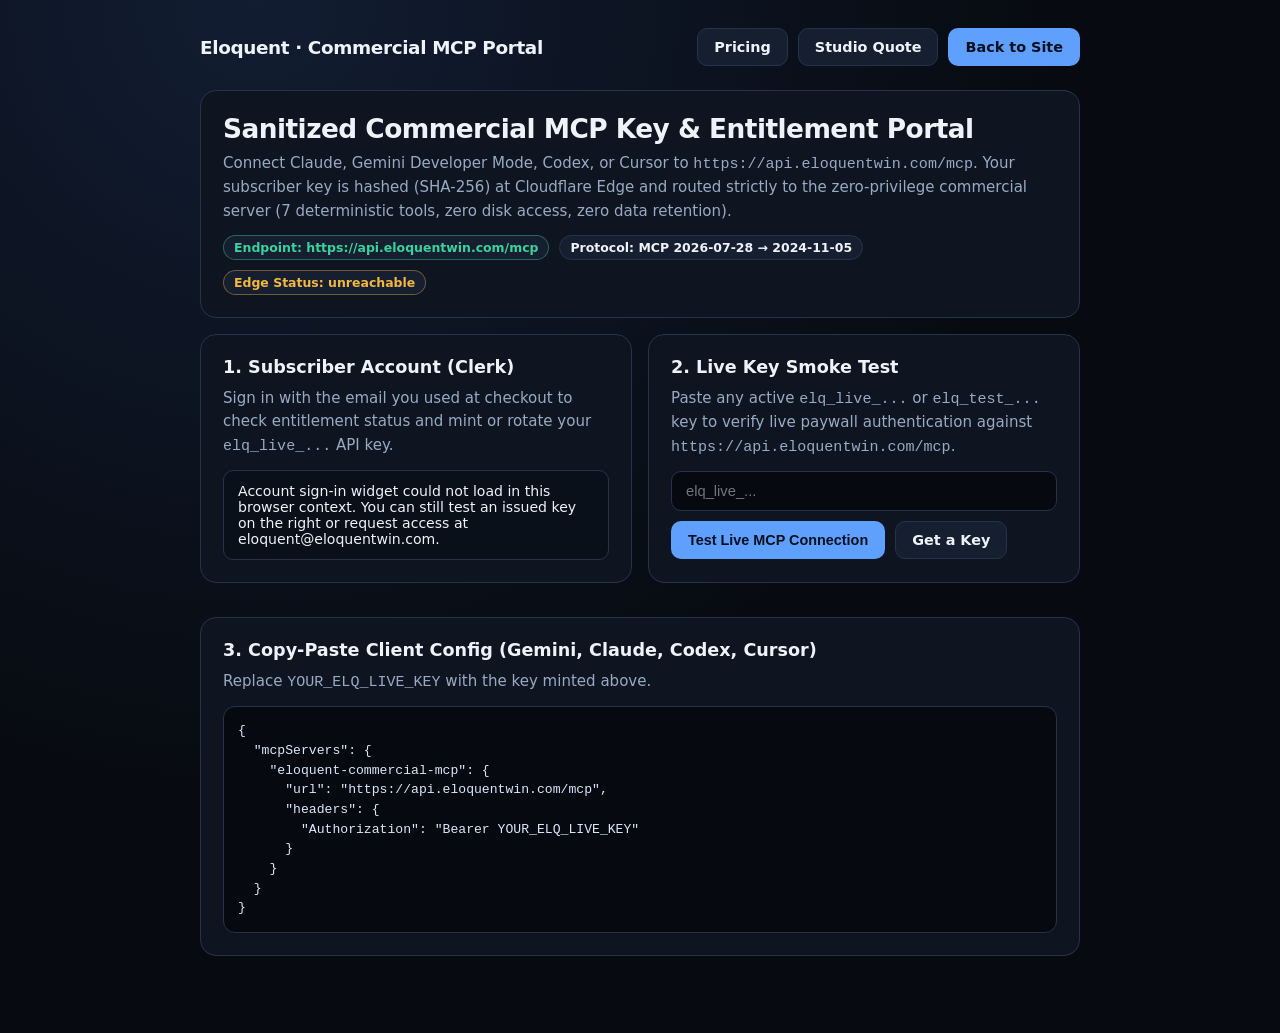
==== portal.html @ 8adce9ba "feat(paywall): add sanitized commercial MCP pricing block and Clerk subscriber key portal" ====
<!doctype html>
<html lang="en">
<head>
  <meta charset="utf-8" />
  <meta name="viewport" content="width=device-width,initial-scale=1" />
  <title>Eloquent Commercial MCP — Subscriber Key Portal</title>
  <meta name="description" content="Manage your Eloquent Commercial MCP API key, verify subscription entitlements, and copy connection configs for Gemini, Claude, Codex, and Cursor." />
  <style>
    :root {
      color-scheme: dark;
      --bg: #070a10;
      --surface: #0f1520;
      --surface-2: #161f2f;
      --border: #25334a;
      --text: #eef3fa;
      --muted: #98aac4;
      --accent: #5fa0ff;
      --accent-fg: #051021;
      --ok: #3ad29f;
      --warn: #f4b740;
      --err: #ff6b7a;
    }
    * { box-sizing: border-box; }
    body {
      margin: 0;
      min-height: 100vh;
      font-family: system-ui, -apple-system, Segoe UI, Roboto, sans-serif;
      background: radial-gradient(circle at 20% 0%, #121d32 0%, var(--bg) 55%);
      color: var(--text);
      padding: 28px 18px 64px;
    }
    .shell { max-width: 880px; margin: 0 auto; }
    header { display: flex; flex-wrap: wrap; align-items: center; justify-content: space-between; gap: 12px; margin-bottom: 24px; }
    .brand { font-weight: 700; letter-spacing: -0.02em; font-size: 1.15rem; color: var(--text); text-decoration: none; }
    .nav { display: flex; gap: 10px; align-items: center; }
    .btn {
      display: inline-flex; align-items: center; justify-content: center; gap: 8px;
      padding: 10px 16px; border-radius: 10px; font-weight: 600; font-size: .9rem;
      border: 1px solid var(--border); background: var(--surface-2); color: var(--text);
      text-decoration: none; cursor: pointer;
    }
    .btn:hover { border-color: var(--accent); }
    .btn--primary { background: var(--accent); color: var(--accent-fg); border-color: transparent; }
    .btn--primary:hover { filter: brightness(1.06); }
    .grid { display: grid; grid-template-columns: repeat(auto-fit, minmax(280px, 1fr)); gap: 16px; margin-bottom: 18px; }
    .card { background: var(--surface); border: 1px solid var(--border); border-radius: 16px; padding: 22px; margin-bottom: 16px; }
    h1 { margin: 0 0 8px; font-size: 1.65rem; letter-spacing: -0.02em; }
    h2 { margin: 0 0 10px; font-size: 1.1rem; }
    p { margin: 0 0 12px; color: var(--muted); line-height: 1.55; font-size: .94rem; }
    .pill { display: inline-block; padding: 4px 10px; border-radius: 999px; font-size: .78rem; font-weight: 600; border: 1px solid var(--border); background: var(--surface-2); }
    .pill--ok { color: var(--ok); border-color: rgba(58,210,159,.4); }
    .pill--warn { color: var(--warn); border-color: rgba(244,183,64,.4); }
    pre, code { font-family: ui-monospace, SFMono-Regular, Consolas, monospace; }
    pre {
      margin: 10px 0 0; padding: 14px; border-radius: 12px; background: #06090f;
      border: 1px solid var(--border); overflow-x: auto; font-size: .82rem; color: #dbe7f9; line-height: 1.5;
    }
    input[type="password"], input[type="text"] {
      width: 100%; padding: 11px 14px; border-radius: 10px; border: 1px solid var(--border);
      background: #06090f; color: var(--text); font-size: .92rem; margin-bottom: 10px;
    }
    .row { display: flex; flex-wrap: wrap; gap: 10px; align-items: center; }
    .status-box { padding: 12px 14px; border-radius: 10px; border: 1px solid var(--border); background: #0a101a; font-size: .88rem; margin-top: 10px; }
    .ok { color: var(--ok); }
    .err { color: var(--err); }
  </style>
</head>
<body>
  <main class="shell">
    <header>
      <a class="brand" href="/">Eloquent &middot; Commercial MCP Portal</a>
      <nav class="nav">
        <a class="btn" href="/#pricing">Pricing</a>
        <a class="btn" href="/#act-contact">Studio Quote</a>
        <a class="btn btn--primary" href="/">Back to Site</a>
      </nav>
    </header>

    <section class="card">
      <h1>Sanitized Commercial MCP Key &amp; Entitlement Portal</h1>
      <p>Connect Claude, Gemini Developer Mode, Codex, or Cursor to <code>https://api.eloquentwin.com/mcp</code>. Your subscriber key is hashed (SHA-256) at Cloudflare Edge and routed strictly to the zero-privilege commercial server (7 deterministic tools, zero disk access, zero data retention).</p>
      <div class="row">
        <span class="pill pill--ok">Endpoint: https://api.eloquentwin.com/mcp</span>
        <span class="pill">Protocol: MCP 2026-07-28 &rarr; 2024-11-05</span>
        <span class="pill" id="edge-health-pill">Edge Status: checking...</span>
      </div>
    </section>

    <div class="grid">
      <section class="card">
        <h2>1. Subscriber Account (Clerk)</h2>
        <p>Sign in with the email you used at checkout to check entitlement status and mint or rotate your <code>elq_live_...</code> API key.</p>
        <div id="clerk-auth-root" class="status-box">Loading account panel...</div>
        <div id="portal-actions" style="display:none;margin-top:12px;">
          <div id="entitlement-summary" class="status-box"></div>
          <div class="row" style="margin-top:12px;">
            <button type="button" class="btn btn--primary" id="btn-rotate-key">Mint / Rotate API Key</button>
            <button type="button" class="btn" id="btn-signout">Sign Out</button>
          </div>
          <div id="new-key-box" class="status-box" style="display:none;"></div>
        </div>
      </section>

      <section class="card">
        <h2>2. Live Key Smoke Test</h2>
        <p>Paste any active <code>elq_live_...</code> or <code>elq_test_...</code> key to verify live paywall authentication against <code>https://api.eloquentwin.com/mcp</code>.</p>
        <input id="test-key-input" type="password" placeholder="elq_live_..." autocomplete="off" />
        <div class="row">
          <button type="button" class="btn btn--primary" id="btn-test-key">Test Live MCP Connection</button>
          <a class="btn" href="/#pricing">Get a Key</a>
        </div>
        <pre id="test-output" style="display:none;"></pre>
      </section>
    </div>

    <section class="card">
      <h2>3. Copy-Paste Client Config (Gemini, Claude, Codex, Cursor)</h2>
      <p>Replace <code>YOUR_ELQ_LIVE_KEY</code> with the key minted above.</p>
      <pre>{
  "mcpServers": {
    "eloquent-commercial-mcp": {
      "url": "https://api.eloquentwin.com/mcp",
      "headers": {
        "Authorization": "Bearer YOUR_ELQ_LIVE_KEY"
      }
    }
  }
}</pre>
    </section>
  </main>

  <script>
    const API_BASE = 'https://api.eloquentwin.com';
    const CLERK_PK = 'pk_test_YWxlcnQtZWxrLTMzMjQuY2xlcmsuYWNjb3VudHMuZGV2JA';

    async function checkEdgeHealth() {
      const el = document.getElementById('edge-health-pill');
      try {
        const r = await fetch(API_BASE + '/health');
        const j = await r.json();
        if (r.ok && j.status === 'ONLINE') {
          el.textContent = `Edge Status: ONLINE (${j.tools_count} tools)`;
          el.className = 'pill pill--ok';
          return;
        }
      } catch {}
      el.textContent = 'Edge Status: unreachable';
      el.className = 'pill pill--warn';
    }

    document.getElementById('btn-test-key').addEventListener('click', async () => {
      const key = document.getElementById('test-key-input').value.trim();
      const out = document.getElementById('test-output');
      out.style.display = 'block';
      out.textContent = 'Testing POST ' + API_BASE + '/mcp ...';
      try {
        const r = await fetch(API_BASE + '/mcp', {
          method: 'POST',
          headers: {
            'Content-Type': 'application/json',
            'Authorization': 'Bearer ' + key,
          },
          body: JSON.stringify({
            jsonrpc: '2.0',
            id: 1,
            method: 'initialize',
            params: { protocolVersion: '2026-07-28', capabilities: {}, clientInfo: { name: 'eloquent-portal', version: '1.0' } },
          }),
        });
        const txt = await r.text();
        out.textContent = `HTTP ${r.status}\n` + txt;
      } catch (e) {
        out.textContent = 'Network error: ' + String(e);
      }
    });

    async function bootClerk() {
      const root = document.getElementById('clerk-auth-root');
      const actions = document.getElementById('portal-actions');
      const summary = document.getElementById('entitlement-summary');
      const newKeyBox = document.getElementById('new-key-box');

      const s = document.createElement('script');
      s.async = true;
      s.crossOrigin = 'anonymous';
      s.setAttribute('data-clerk-publishable-key', CLERK_PK);
      s.src = 'https://alert-elk-3324.clerk.accounts.dev/npm/@clerk/clerk-js@5/dist/clerk.browser.js';
      s.onerror = () => {
        root.textContent = 'Account sign-in widget could not load in this browser context. You can still test an issued key on the right or request access at eloquent@eloquentwin.com.';
      };
      s.onload = async () => {
        try {
          await window.Clerk.load();
          if (!window.Clerk.user) {
            root.innerHTML = '';
            const btn = document.createElement('button');
            btn.className = 'btn btn--primary';
            btn.textContent = 'Sign In / Create Account';
            btn.onclick = () => window.Clerk.openSignIn();
            root.appendChild(btn);
            return;
          }
          root.textContent = 'Signed in as ' + (window.Clerk.user.primaryEmailAddress?.emailAddress || window.Clerk.user.id);
          actions.style.display = 'block';

          const token = await window.Clerk.session.getToken();
          const stResp = await fetch(API_BASE + '/api/portal/status', {
            headers: { 'Authorization': 'Bearer ' + token },
          });
          const stData = await stResp.json();
          summary.textContent = `Plan: ${stData.tier || 'free'} | Status: ${stData.status || 'none'} | Key: ${stData.key_prefix || 'not minted'} | Usage today: ${stData.usage_today || 0}/${stData.daily_limit || 0}`;

          document.getElementById('btn-rotate-key').onclick = async () => {
            const t = await window.Clerk.session.getToken();
            const rr = await fetch(API_BASE + '/api/portal/keys/rotate', {
              method: 'POST',
              headers: { 'Authorization': 'Bearer ' + t },
            });
            const rj = await rr.json();
            newKeyBox.style.display = 'block';
            if (rr.ok && rj.api_key) {
              newKeyBox.innerHTML = '<strong class="ok">Copy now (shown once):</strong><pre>' + rj.api_key + '</pre>';
              document.getElementById('test-key-input').value = rj.api_key;
            } else {
              newKeyBox.innerHTML = '<span class="err">' + (rj.error || 'Subscription inactive') + ' — subscribe via Pricing first.</span>';
            }
          };
          document.getElementById('btn-signout').onclick = async () => {
            await window.Clerk.signOut();
            window.location.reload();
          };
        } catch (err) {
          root.textContent = 'Portal init note: ' + String(err);
        }
      };
      document.head.appendChild(s);
    }

    checkEdgeHealth();
    bootClerk();
  </script>
</body>
</html>
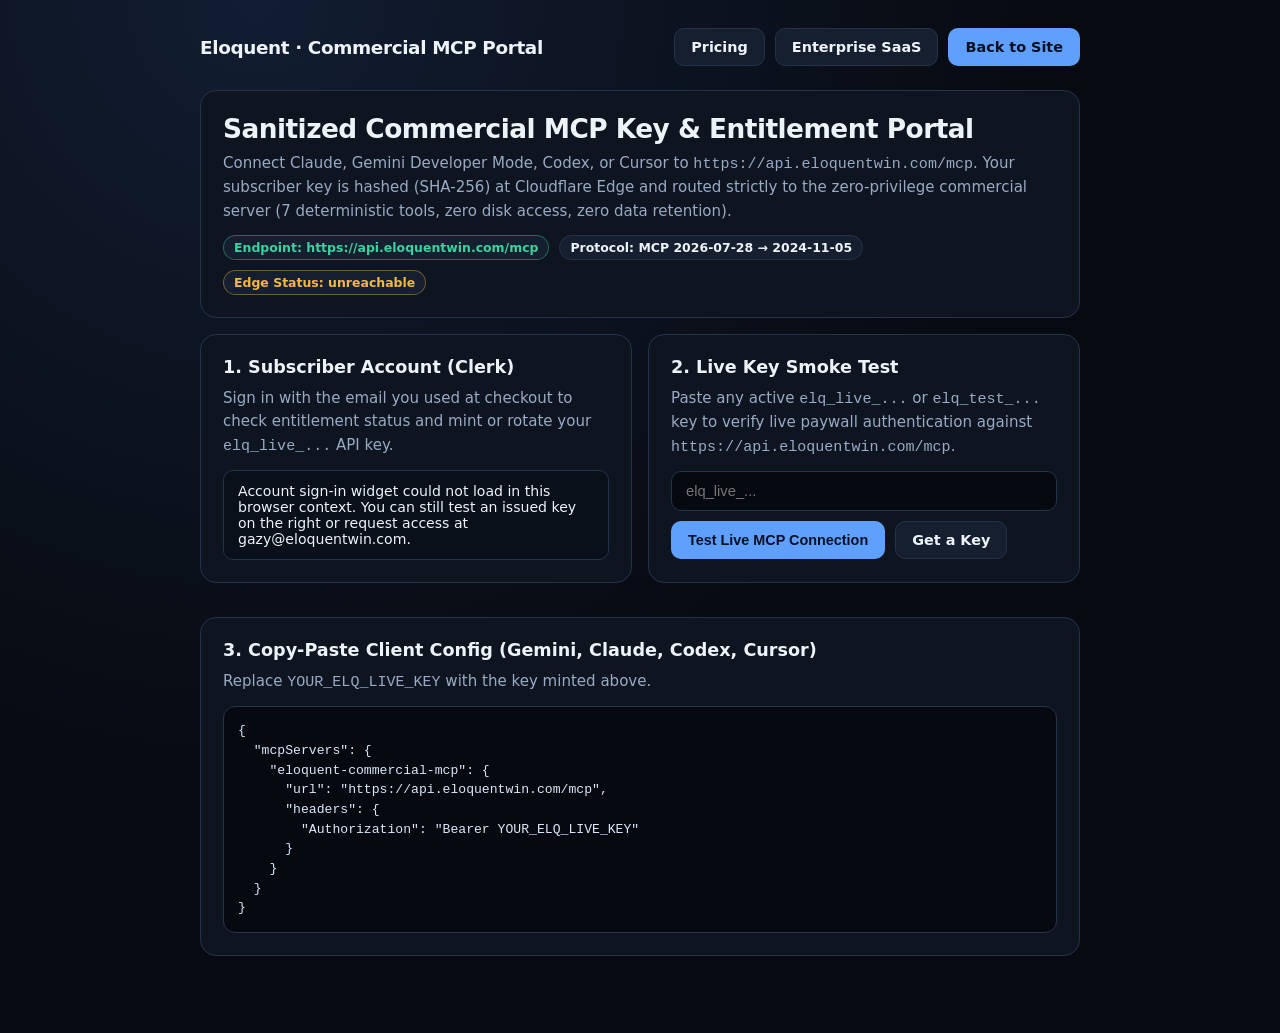
==== commit 917f2ead: "feat(saas): align eloquentwin.com with Google for Startups 8-gate underwriting (JSON-LD, founder ori" ====
--- a/portal.html
+++ b/portal.html
@@ -3,7 +3,7 @@
 <head>
   <meta charset="utf-8" />
   <meta name="viewport" content="width=device-width,initial-scale=1" />
-  <title>Eloquent Commercial MCP — Subscriber Key Portal</title>
+  <title>Eloquent Commercial MCP - Subscriber Key Portal</title>
   <meta name="description" content="Manage your Eloquent Commercial MCP API key, verify subscription entitlements, and copy connection configs for Gemini, Claude, Codex, and Cursor." />
   <style>
     :root {
@@ -71,7 +71,7 @@
       <a class="brand" href="/">Eloquent &middot; Commercial MCP Portal</a>
       <nav class="nav">
         <a class="btn" href="/#pricing">Pricing</a>
-        <a class="btn" href="/#act-contact">Studio Quote</a>
+        <a class="btn" href="/#act-contact">Enterprise SaaS</a>
         <a class="btn btn--primary" href="/">Back to Site</a>
       </nav>
     </header>
@@ -186,7 +186,7 @@
       s.setAttribute('data-clerk-publishable-key', CLERK_PK);
       s.src = 'https://alert-elk-3324.clerk.accounts.dev/npm/@clerk/clerk-js@5/dist/clerk.browser.js';
       s.onerror = () => {
-        root.textContent = 'Account sign-in widget could not load in this browser context. You can still test an issued key on the right or request access at eloquent@eloquentwin.com.';
+        root.textContent = 'Account sign-in widget could not load in this browser context. You can still test an issued key on the right or request access at gazy@eloquentwin.com.';
       };
       s.onload = async () => {
         try {
@@ -222,7 +222,7 @@
               newKeyBox.innerHTML = '<strong class="ok">Copy now (shown once):</strong><pre>' + rj.api_key + '</pre>';
               document.getElementById('test-key-input').value = rj.api_key;
             } else {
-              newKeyBox.innerHTML = '<span class="err">' + (rj.error || 'Subscription inactive') + ' — subscribe via Pricing first.</span>';
+              newKeyBox.innerHTML = '<span class="err">' + (rj.error || 'Subscription inactive') + ' - subscribe via Pricing first.</span>';
             }
           };
           document.getElementById('btn-signout').onclick = async () => {
